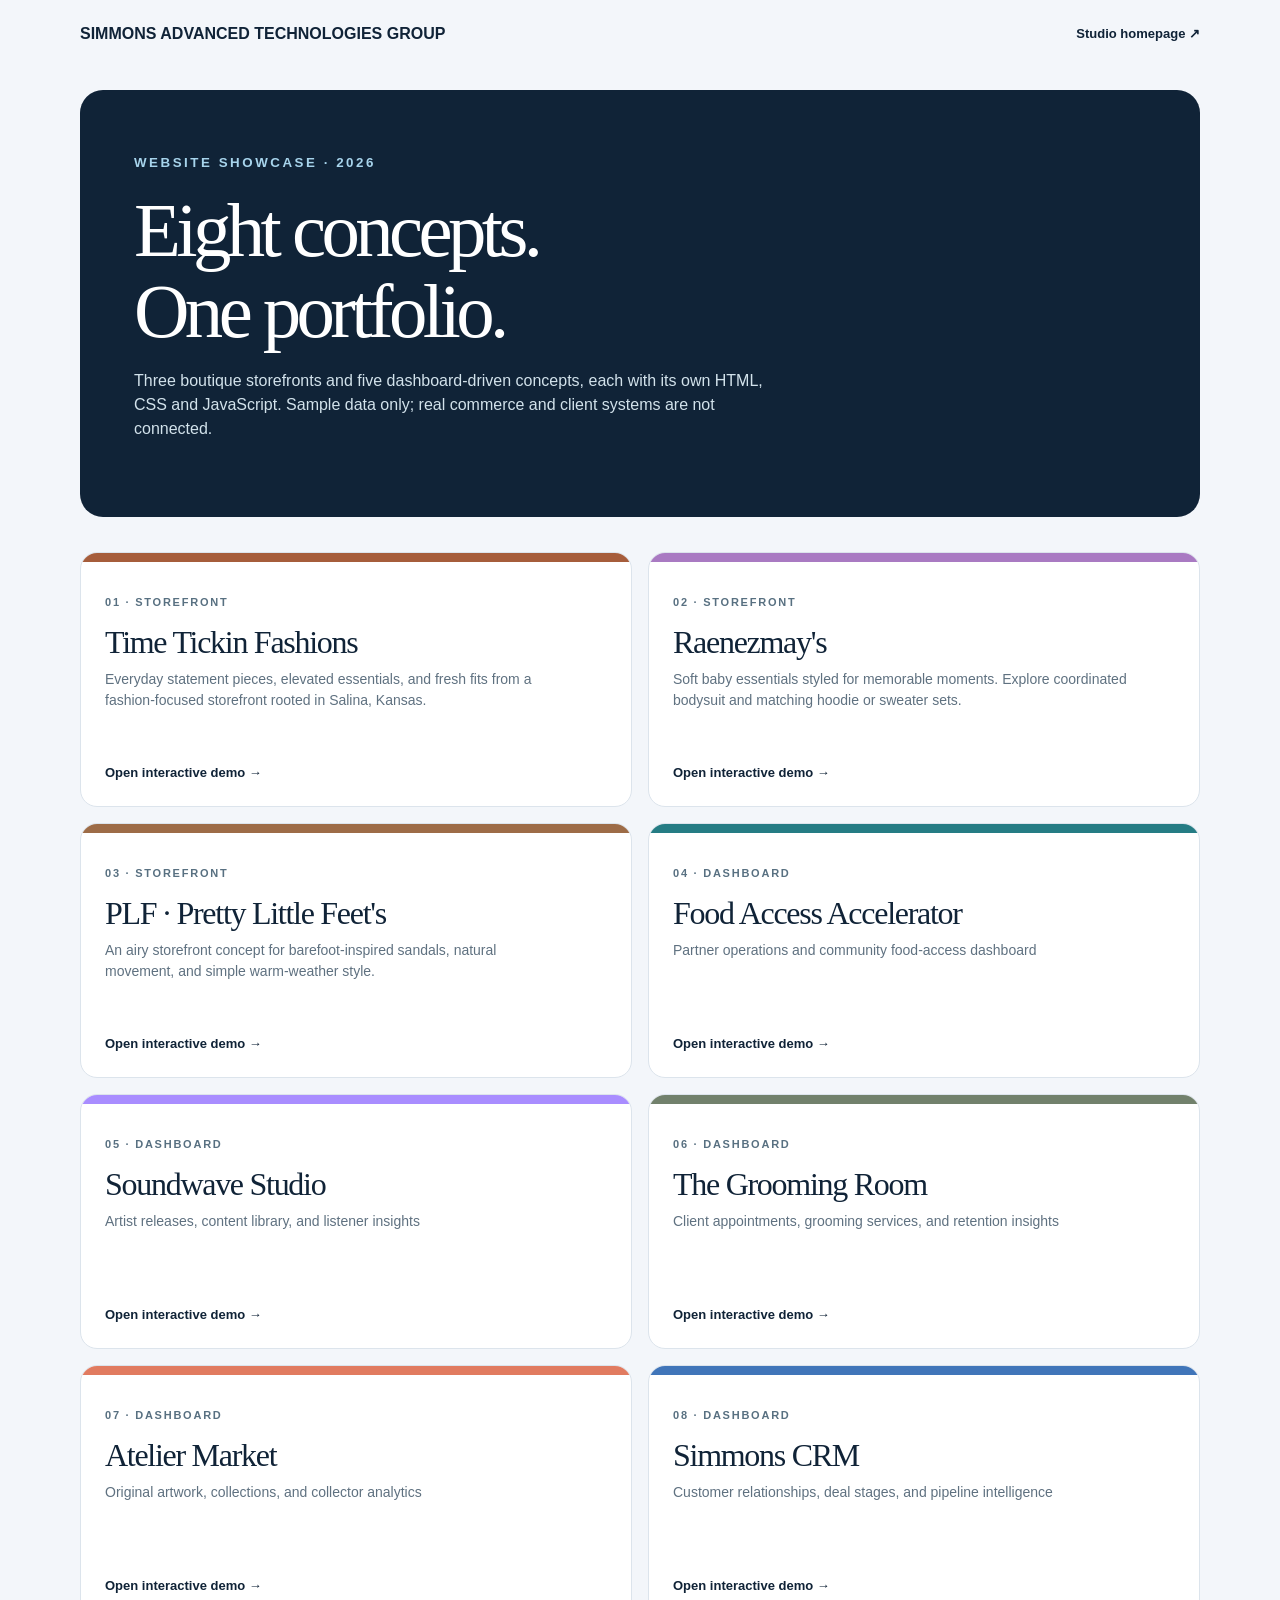
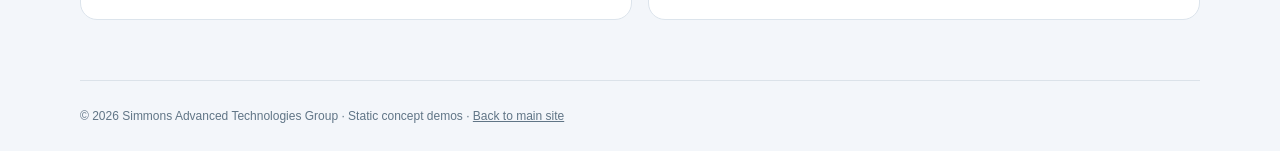
==== websites/index.html @ 3364d5f6 "Add eight themed website demos under websites/" ====
<!doctype html><html lang="en"><head><meta charset="utf-8"><meta name="viewport" content="width=device-width,initial-scale=1"><meta name="description" content="Eight interactive website concept demos by Simmons Advanced Technologies Group."><title>Website Concepts | Simmons Advanced Technologies Group</title><style>
*{box-sizing:border-box}body{margin:0;background:#f3f6fa;color:#102337;font:16px/1.5 -apple-system,BlinkMacSystemFont,"Segoe UI",Arial,sans-serif}a{color:inherit}.shell{width:min(1120px,calc(100% - 38px));margin:auto}header{padding:22px 0;display:flex;justify-content:space-between;align-items:center;gap:20px}header a{font-size:13px;font-weight:800;text-decoration:none}.hero{background:#102337;color:white;border-radius:23px;padding:60px 54px;margin:22px 0 35px}.hero small{color:#a7d4ec;text-transform:uppercase;letter-spacing:.19em;font-weight:900}.hero h1{font:normal clamp(2.8rem,6vw,5.7rem)/1.05 Georgia,serif;letter-spacing:-.06em;margin:17px 0}.hero p{max-width:630px;color:#d2e2eb}.grid{display:grid;grid-template-columns:repeat(2,minmax(0,1fr));gap:16px;margin-bottom:60px}.tile{padding:24px;background:#fff;border:1px solid #dce4ec;border-radius:17px;display:flex;flex-direction:column;min-height:255px;position:relative;overflow:hidden;text-decoration:none}.tile::before{content:"";height:9px;position:absolute;left:0;right:0;top:0;background:var(--a)}.tile:hover{box-shadow:0 16px 45px #172a4218;transform:translateY(-2px)}.tile .meta{font-size:11px;text-transform:uppercase;letter-spacing:.16em;font-weight:850;color:#587081;margin-top:17px}.tile h2{font:normal 2rem Georgia,serif;letter-spacing:-.04em;margin:13px 0 8px}.tile p{max-width:460px;color:#5f7180;margin:0 0 18px;font-size:14px}.open{margin-top:auto;font-size:13px;font-weight:850}footer{padding:26px 0;border-top:1px solid #dbe2e9;color:#607586;font-size:12px}@media(max-width:700px){.hero{padding:40px 24px}.grid{grid-template-columns:1fr}.tile{min-height:220px}}</style></head><body><div class="shell"><header><strong>SIMMONS ADVANCED TECHNOLOGIES GROUP</strong><a href="../">Studio homepage ↗</a></header><section class="hero"><small>Website showcase · 2026</small><h1>Eight concepts.<br>One portfolio.</h1><p>Three boutique storefronts and five dashboard-driven concepts, each with its own HTML, CSS and JavaScript. Sample data only; real commerce and client systems are not connected.</p></section><main class="grid"><a class="tile" style="--a:#a65d3b" href="time-tickin-fashions/"><div class="meta">01 · Storefront</div><h2>Time Tickin Fashions</h2><p>Everyday statement pieces, elevated essentials, and fresh fits from a fashion-focused storefront rooted in Salina, Kansas.</p><span class="open">Open interactive demo →</span></a><a class="tile" style="--a:#a97ac2" href="reanezmays/"><div class="meta">02 · Storefront</div><h2>Raenezmay's</h2><p>Soft baby essentials styled for memorable moments. Explore coordinated bodysuit and matching hoodie or sweater sets.</p><span class="open">Open interactive demo →</span></a><a class="tile" style="--a:#9d6c47" href="pretty-little-feet/"><div class="meta">03 · Storefront</div><h2>PLF · Pretty Little Feet's</h2><p>An airy storefront concept for barefoot-inspired sandals, natural movement, and simple warm-weather style.</p><span class="open">Open interactive demo →</span></a><a class="tile" style="--a:#257c84" href="food-accelerator/"><div class="meta">04 · Dashboard</div><h2>Food Access Accelerator</h2><p>Partner operations and community food-access dashboard</p><span class="open">Open interactive demo →</span></a><a class="tile" style="--a:#a98dff" href="music-app/"><div class="meta">05 · Dashboard</div><h2>Soundwave Studio</h2><p>Artist releases, content library, and listener insights</p><span class="open">Open interactive demo →</span></a><a class="tile" style="--a:#72816c" href="personal-groomer/"><div class="meta">06 · Dashboard</div><h2>The Grooming Room</h2><p>Client appointments, grooming services, and retention insights</p><span class="open">Open interactive demo →</span></a><a class="tile" style="--a:#e17b60" href="art-selling/"><div class="meta">07 · Dashboard</div><h2>Atelier Market</h2><p>Original artwork, collections, and collector analytics</p><span class="open">Open interactive demo →</span></a><a class="tile" style="--a:#4075b9" href="crm-dashboard/"><div class="meta">08 · Dashboard</div><h2>Simmons CRM</h2><p>Customer relationships, deal stages, and pipeline intelligence</p><span class="open">Open interactive demo →</span></a></main><footer>© 2026 Simmons Advanced Technologies Group · Static concept demos · <a href="../">Back to main site</a></footer></div></body></html>
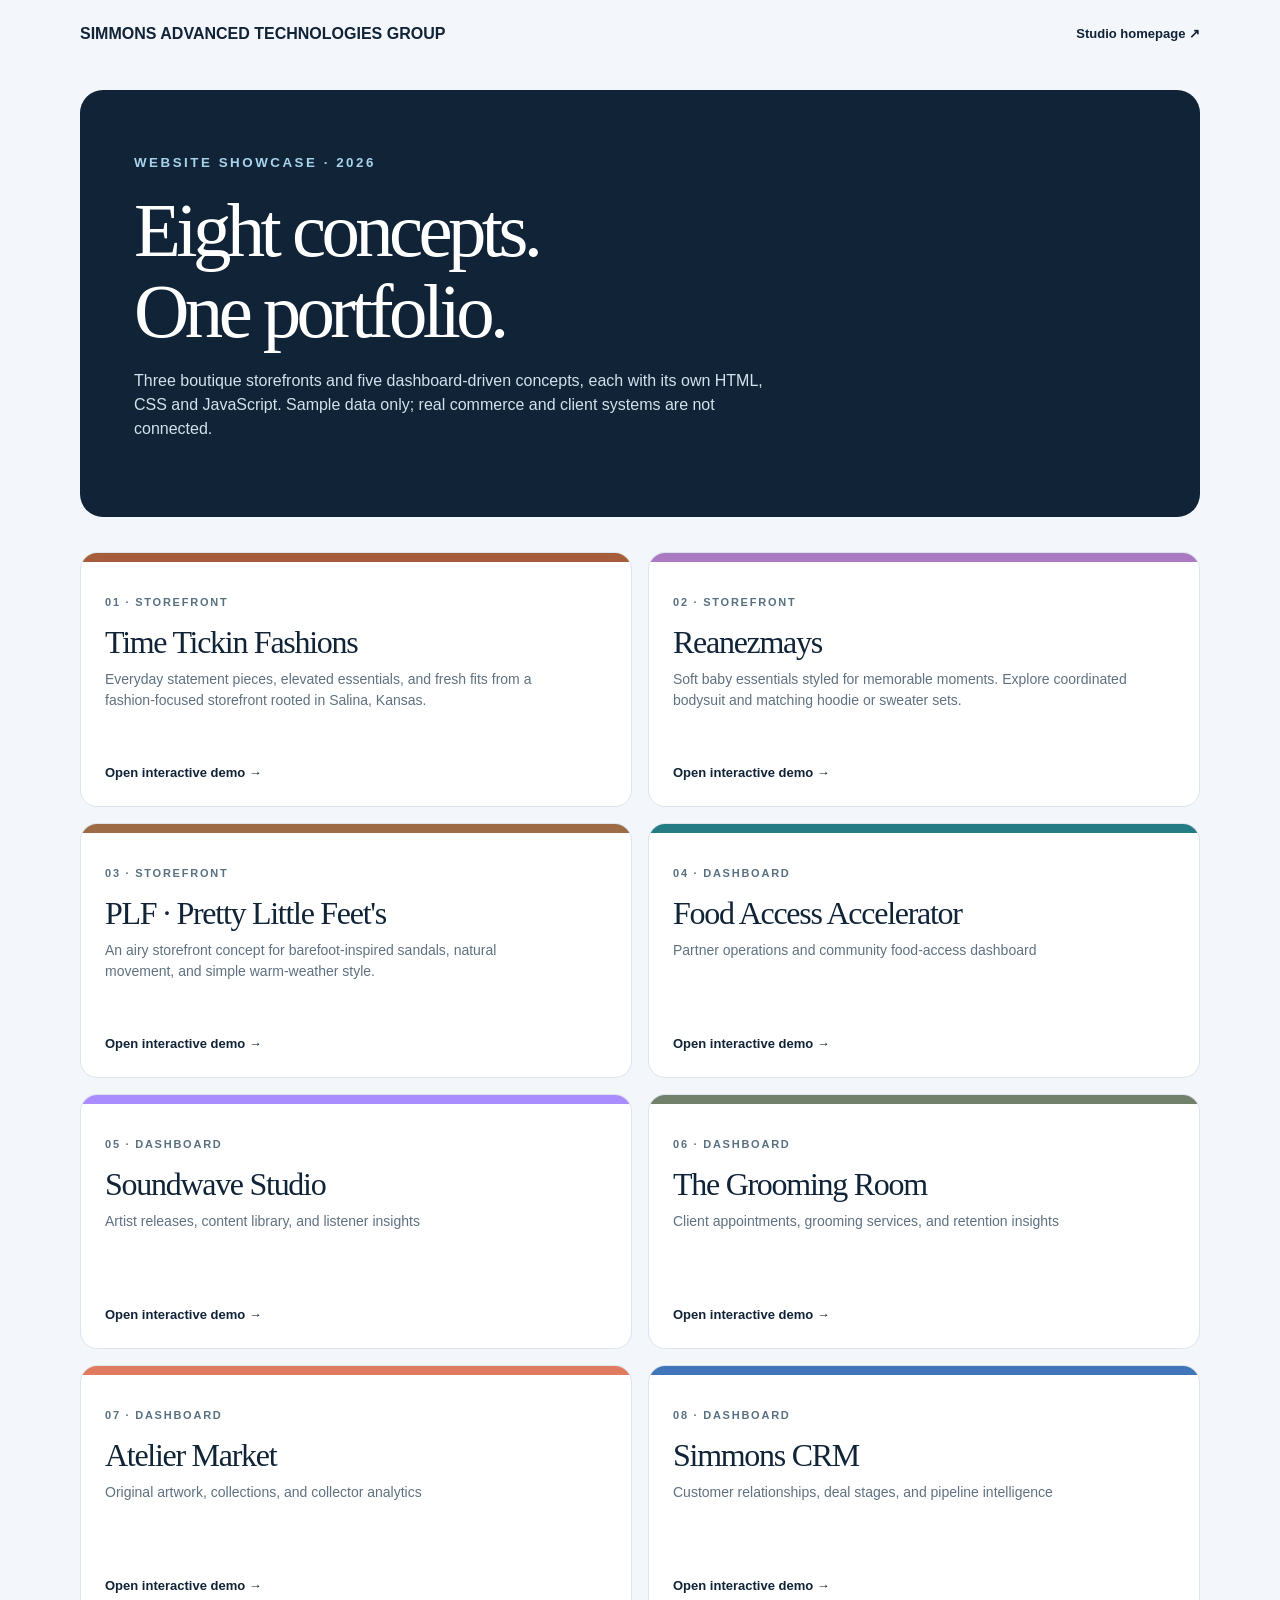
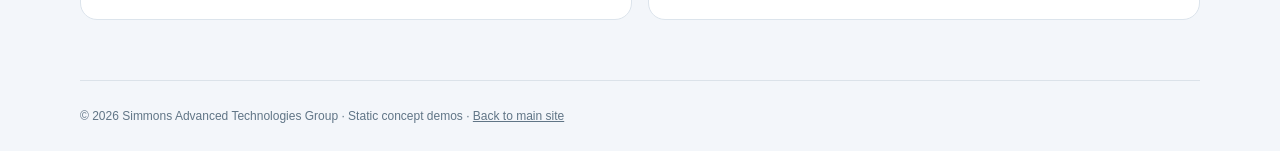
==== commit 32d4c2bf: "Refine Reanezmays branding and music dashboard contrast" ====
--- a/websites/index.html
+++ b/websites/index.html
@@ -1,2 +1,2 @@
 <!doctype html><html lang="en"><head><meta charset="utf-8"><meta name="viewport" content="width=device-width,initial-scale=1"><meta name="description" content="Eight interactive website concept demos by Simmons Advanced Technologies Group."><title>Website Concepts | Simmons Advanced Technologies Group</title><style>
-*{box-sizing:border-box}body{margin:0;background:#f3f6fa;color:#102337;font:16px/1.5 -apple-system,BlinkMacSystemFont,"Segoe UI",Arial,sans-serif}a{color:inherit}.shell{width:min(1120px,calc(100% - 38px));margin:auto}header{padding:22px 0;display:flex;justify-content:space-between;align-items:center;gap:20px}header a{font-size:13px;font-weight:800;text-decoration:none}.hero{background:#102337;color:white;border-radius:23px;padding:60px 54px;margin:22px 0 35px}.hero small{color:#a7d4ec;text-transform:uppercase;letter-spacing:.19em;font-weight:900}.hero h1{font:normal clamp(2.8rem,6vw,5.7rem)/1.05 Georgia,serif;letter-spacing:-.06em;margin:17px 0}.hero p{max-width:630px;color:#d2e2eb}.grid{display:grid;grid-template-columns:repeat(2,minmax(0,1fr));gap:16px;margin-bottom:60px}.tile{padding:24px;background:#fff;border:1px solid #dce4ec;border-radius:17px;display:flex;flex-direction:column;min-height:255px;position:relative;overflow:hidden;text-decoration:none}.tile::before{content:"";height:9px;position:absolute;left:0;right:0;top:0;background:var(--a)}.tile:hover{box-shadow:0 16px 45px #172a4218;transform:translateY(-2px)}.tile .meta{font-size:11px;text-transform:uppercase;letter-spacing:.16em;font-weight:850;color:#587081;margin-top:17px}.tile h2{font:normal 2rem Georgia,serif;letter-spacing:-.04em;margin:13px 0 8px}.tile p{max-width:460px;color:#5f7180;margin:0 0 18px;font-size:14px}.open{margin-top:auto;font-size:13px;font-weight:850}footer{padding:26px 0;border-top:1px solid #dbe2e9;color:#607586;font-size:12px}@media(max-width:700px){.hero{padding:40px 24px}.grid{grid-template-columns:1fr}.tile{min-height:220px}}</style></head><body><div class="shell"><header><strong>SIMMONS ADVANCED TECHNOLOGIES GROUP</strong><a href="../">Studio homepage ↗</a></header><section class="hero"><small>Website showcase · 2026</small><h1>Eight concepts.<br>One portfolio.</h1><p>Three boutique storefronts and five dashboard-driven concepts, each with its own HTML, CSS and JavaScript. Sample data only; real commerce and client systems are not connected.</p></section><main class="grid"><a class="tile" style="--a:#a65d3b" href="time-tickin-fashions/"><div class="meta">01 · Storefront</div><h2>Time Tickin Fashions</h2><p>Everyday statement pieces, elevated essentials, and fresh fits from a fashion-focused storefront rooted in Salina, Kansas.</p><span class="open">Open interactive demo →</span></a><a class="tile" style="--a:#a97ac2" href="reanezmays/"><div class="meta">02 · Storefront</div><h2>Raenezmay's</h2><p>Soft baby essentials styled for memorable moments. Explore coordinated bodysuit and matching hoodie or sweater sets.</p><span class="open">Open interactive demo →</span></a><a class="tile" style="--a:#9d6c47" href="pretty-little-feet/"><div class="meta">03 · Storefront</div><h2>PLF · Pretty Little Feet's</h2><p>An airy storefront concept for barefoot-inspired sandals, natural movement, and simple warm-weather style.</p><span class="open">Open interactive demo →</span></a><a class="tile" style="--a:#257c84" href="food-accelerator/"><div class="meta">04 · Dashboard</div><h2>Food Access Accelerator</h2><p>Partner operations and community food-access dashboard</p><span class="open">Open interactive demo →</span></a><a class="tile" style="--a:#a98dff" href="music-app/"><div class="meta">05 · Dashboard</div><h2>Soundwave Studio</h2><p>Artist releases, content library, and listener insights</p><span class="open">Open interactive demo →</span></a><a class="tile" style="--a:#72816c" href="personal-groomer/"><div class="meta">06 · Dashboard</div><h2>The Grooming Room</h2><p>Client appointments, grooming services, and retention insights</p><span class="open">Open interactive demo →</span></a><a class="tile" style="--a:#e17b60" href="art-selling/"><div class="meta">07 · Dashboard</div><h2>Atelier Market</h2><p>Original artwork, collections, and collector analytics</p><span class="open">Open interactive demo →</span></a><a class="tile" style="--a:#4075b9" href="crm-dashboard/"><div class="meta">08 · Dashboard</div><h2>Simmons CRM</h2><p>Customer relationships, deal stages, and pipeline intelligence</p><span class="open">Open interactive demo →</span></a></main><footer>© 2026 Simmons Advanced Technologies Group · Static concept demos · <a href="../">Back to main site</a></footer></div></body></html>+*{box-sizing:border-box}body{margin:0;background:#f3f6fa;color:#102337;font:16px/1.5 -apple-system,BlinkMacSystemFont,"Segoe UI",Arial,sans-serif}a{color:inherit}.shell{width:min(1120px,calc(100% - 38px));margin:auto}header{padding:22px 0;display:flex;justify-content:space-between;align-items:center;gap:20px}header a{font-size:13px;font-weight:800;text-decoration:none}.hero{background:#102337;color:white;border-radius:23px;padding:60px 54px;margin:22px 0 35px}.hero small{color:#a7d4ec;text-transform:uppercase;letter-spacing:.19em;font-weight:900}.hero h1{font:normal clamp(2.8rem,6vw,5.7rem)/1.05 Georgia,serif;letter-spacing:-.06em;margin:17px 0}.hero p{max-width:630px;color:#d2e2eb}.grid{display:grid;grid-template-columns:repeat(2,minmax(0,1fr));gap:16px;margin-bottom:60px}.tile{padding:24px;background:#fff;border:1px solid #dce4ec;border-radius:17px;display:flex;flex-direction:column;min-height:255px;position:relative;overflow:hidden;text-decoration:none}.tile::before{content:"";height:9px;position:absolute;left:0;right:0;top:0;background:var(--a)}.tile:hover{box-shadow:0 16px 45px #172a4218;transform:translateY(-2px)}.tile .meta{font-size:11px;text-transform:uppercase;letter-spacing:.16em;font-weight:850;color:#587081;margin-top:17px}.tile h2{font:normal 2rem Georgia,serif;letter-spacing:-.04em;margin:13px 0 8px}.tile p{max-width:460px;color:#5f7180;margin:0 0 18px;font-size:14px}.open{margin-top:auto;font-size:13px;font-weight:850}footer{padding:26px 0;border-top:1px solid #dbe2e9;color:#607586;font-size:12px}@media(max-width:700px){.hero{padding:40px 24px}.grid{grid-template-columns:1fr}.tile{min-height:220px}}</style></head><body><div class="shell"><header><strong>SIMMONS ADVANCED TECHNOLOGIES GROUP</strong><a href="../">Studio homepage ↗</a></header><section class="hero"><small>Website showcase · 2026</small><h1>Eight concepts.<br>One portfolio.</h1><p>Three boutique storefronts and five dashboard-driven concepts, each with its own HTML, CSS and JavaScript. Sample data only; real commerce and client systems are not connected.</p></section><main class="grid"><a class="tile" style="--a:#a65d3b" href="time-tickin-fashions/"><div class="meta">01 · Storefront</div><h2>Time Tickin Fashions</h2><p>Everyday statement pieces, elevated essentials, and fresh fits from a fashion-focused storefront rooted in Salina, Kansas.</p><span class="open">Open interactive demo →</span></a><a class="tile" style="--a:#a97ac2" href="reanezmays/"><div class="meta">02 · Storefront</div><h2>Reanezmays</h2><p>Soft baby essentials styled for memorable moments. Explore coordinated bodysuit and matching hoodie or sweater sets.</p><span class="open">Open interactive demo →</span></a><a class="tile" style="--a:#9d6c47" href="pretty-little-feet/"><div class="meta">03 · Storefront</div><h2>PLF · Pretty Little Feet's</h2><p>An airy storefront concept for barefoot-inspired sandals, natural movement, and simple warm-weather style.</p><span class="open">Open interactive demo →</span></a><a class="tile" style="--a:#257c84" href="food-accelerator/"><div class="meta">04 · Dashboard</div><h2>Food Access Accelerator</h2><p>Partner operations and community food-access dashboard</p><span class="open">Open interactive demo →</span></a><a class="tile" style="--a:#a98dff" href="music-app/"><div class="meta">05 · Dashboard</div><h2>Soundwave Studio</h2><p>Artist releases, content library, and listener insights</p><span class="open">Open interactive demo →</span></a><a class="tile" style="--a:#72816c" href="personal-groomer/"><div class="meta">06 · Dashboard</div><h2>The Grooming Room</h2><p>Client appointments, grooming services, and retention insights</p><span class="open">Open interactive demo →</span></a><a class="tile" style="--a:#e17b60" href="art-selling/"><div class="meta">07 · Dashboard</div><h2>Atelier Market</h2><p>Original artwork, collections, and collector analytics</p><span class="open">Open interactive demo →</span></a><a class="tile" style="--a:#4075b9" href="crm-dashboard/"><div class="meta">08 · Dashboard</div><h2>Simmons CRM</h2><p>Customer relationships, deal stages, and pipeline intelligence</p><span class="open">Open interactive demo →</span></a></main><footer>© 2026 Simmons Advanced Technologies Group · Static concept demos · <a href="../">Back to main site</a></footer></div></body></html>
